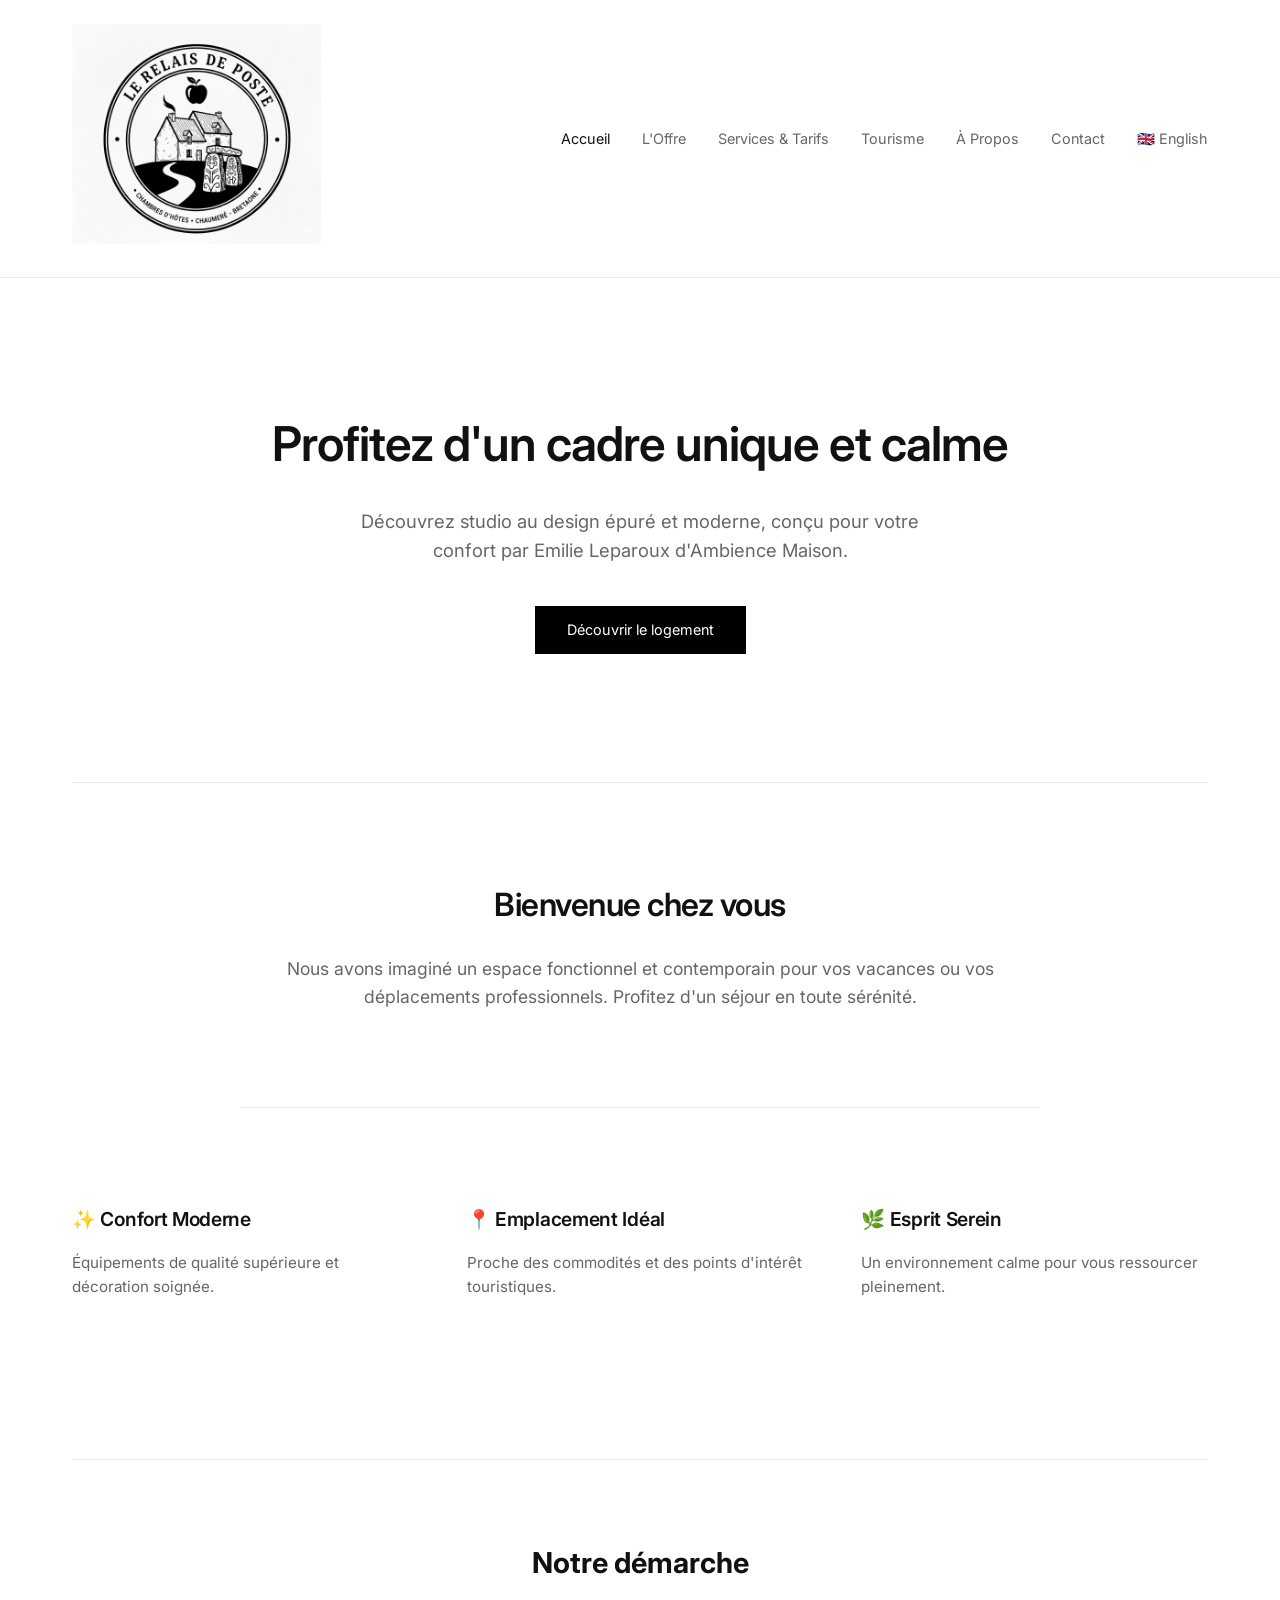
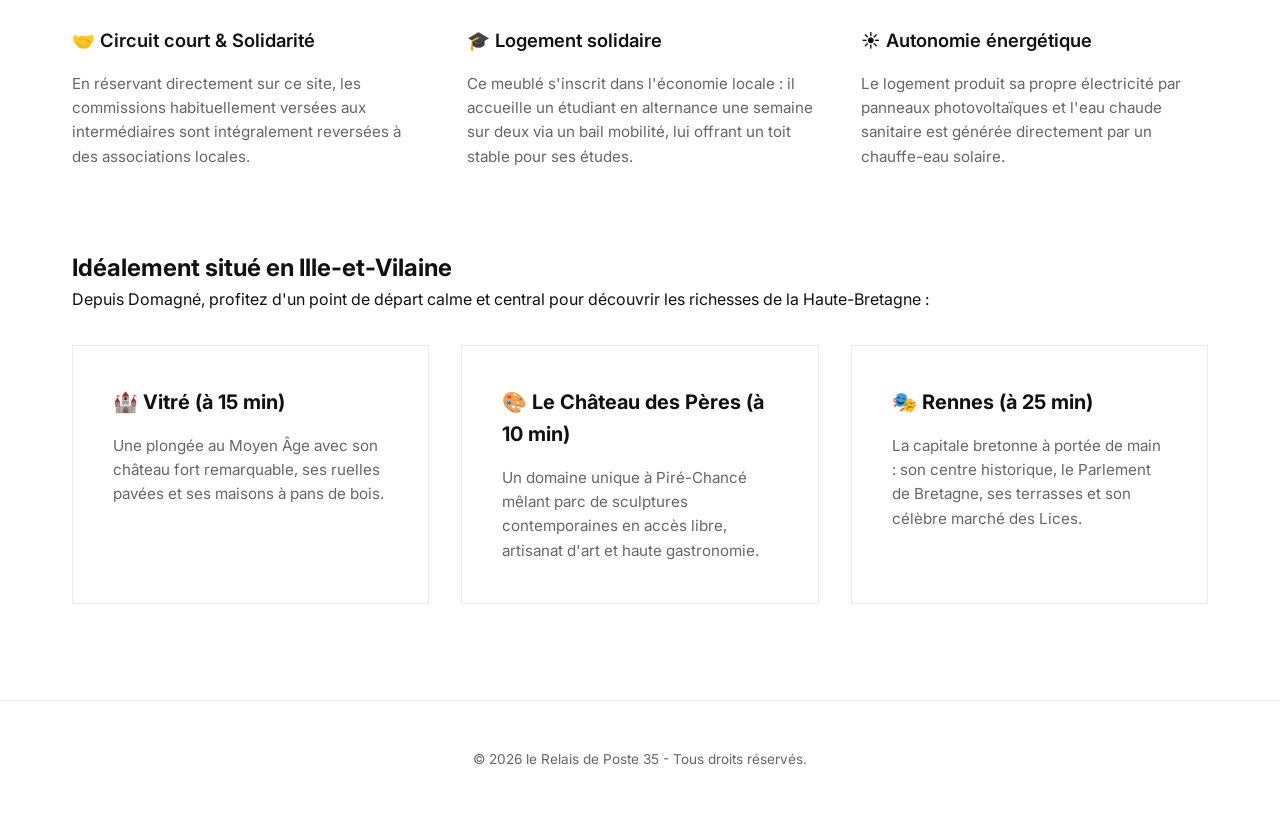
==== index.html @ 019d4f10 "Add files via upload mise en ligne version 1.1" ====
<!DOCTYPE html>
<html lang="fr">
<head>
    <meta charset="UTF-8">
    <!-- Cette ligne indique aux robots comme Google de NE PAS référencer votre site -->
    <meta name="robots" content="noindex, nofollow">
    <meta name="viewport" content="width=device-width, initial-scale=1.0">
    <title>Mon Meublé Touristique - Accueil</title>
    <link rel="stylesheet" href="style.css">
</head>
<body>

    <!-- Barre de navigation -->
    <header>
        <nav>
            <div class="logo"><img src="logo.png" alt="Mon Meublé" style="height: 220px; width: auto;"></div>
            <ul>
                <li><a href="index.html" class="active">Accueil</a></li>
                <li><a href="offre.html">L'Offre</a></li>
                <li><a href="tarifs.html">Services & Tarifs</a></li>
                <li><a href="tourisme.html">Tourisme</a></li>
                <li><a href="propos.html">À Propos</a></li>
                <li><a href="contact.html">Contact</a></li>
				<li><a href="english.html">🇬🇧 English</a></li>
            </ul>
        </nav>
    </header>

    <!-- Section Principale (Hero) -->
    <main>
        <section class="hero">
            <div class="hero-content">
                <h1>Profitez d'un cadre unique et calme</h1>
                <p>Découvrez studio au design épuré et moderne, conçu pour votre confort par Emilie Leparoux d'Ambience Maison.</p>
                <a href="offre.html" class="btn">Découvrir le logement</a>
            </div>
        </section>

        <!-- Section Présentation -->
        <section class="presentation">
            <h2>Bienvenue chez vous</h2>
            <p>Nous avons imaginé un espace fonctionnel et contemporain pour vos vacances ou vos déplacements professionnels. Profitez d'un séjour en toute sérénité.</p>
        </section>

        <!-- Section Points Forts -->
        <section class="points-forts">
            <div class="point">
                <h3>✨ Confort Moderne</h3>
                <p>Équipements de qualité supérieure et décoration soignée.</p>
            </div>
            <div class="point">
                <h3>📍 Emplacement Idéal</h3>
                <p>Proche des commodités et des points d'intérêt touristiques.</p>
            </div>
            <div class="point">
                <h3>🌿 Esprit Serein</h3>
                <p>Un environnement calme pour vous ressourcer pleinement.</p>
            </div>
        </section>
		<section class="home-engagement">
        <h2>Notre démarche</h2>
        <div class="engagement-grid">
            <div class="engagement-card">
                <h3>🤝 Circuit court & Solidarité</h3>
                <p>En réservant directement sur ce site, les commissions habituellement versées aux intermédiaires sont intégralement reversées à des associations locales.</p>
            </div>
            <div class="engagement-card">
                <h3>🎓 Logement solidaire</h3>
                <p>Ce meublé s'inscrit dans l'économie locale : il accueille un étudiant en alternance une semaine sur deux via un bail mobilité, lui offrant un toit stable pour ses études.</p>
            </div>
            <div class="engagement-card">
                <h3>☀️ Autonomie énergétique</h3>
                <p>Le logement produit sa propre électricité par panneaux photovoltaïques et l'eau chaude sanitaire est générée directement par un chauffe-eau solaire.</p>
            </div>

        </div>
    </section>
	<section class="home-tourism">
    <h2>Idéalement situé en Ille-et-Vilaine</h2>
    <p class="tourism-intro">Depuis Domagné, profitez d'un point de départ calme et central pour découvrir les richesses de la Haute-Bretagne :</p>
    
    <div class="tourism-grid">
        <div class="tourism-card">
            <h3>🏰 Vitré (à 15 min)</h3>
            <p>Une plongée au Moyen Âge avec son château fort remarquable, ses ruelles pavées et ses maisons à pans de bois.</p>
        </div>
        <div class="tourism-card">
            <h3>🎨 Le Château des Pères (à 10 min)</h3>
            <p>Un domaine unique à Piré-Chancé mêlant parc de sculptures contemporaines en accès libre, artisanat d'art et haute gastronomie.</p>
        </div>
        <div class="tourism-card">
            <h3>🎭 Rennes (à 25 min)</h3>
            <p>La capitale bretonne à portée de main : son centre historique, le Parlement de Bretagne, ses terrasses et son célèbre marché des Lices.</p>
        </div>

    </div>
</section>
    </main>

    <!-- Pied de page -->
    <footer>
        <p>&copy; 2026 le Relais de Poste 35 - Tous droits réservés.</p>
    </footer>

</body>
</html>
---- style.css ----
@import url('https://fonts.googleapis.com/css2?family=Inter:wght@300;400;600&display=swap');

:root {
    --bg-color: #ffffff;
    --text-color: #111111;
    --text-light: #666666;
    --border-color: #eaeaea;
    --accent-color: #000000;
    --accent-hover: #333333;
}

* {
    margin: 0;
    padding: 0;
    box-sizing: border-box;
}

body {
    font-family: 'Inter', sans-serif;
    background-color: var(--bg-color);
    color: var(--text-color);
    line-height: 1.6;
    -webkit-font-smoothing: antialiased;
}

header {
    border-bottom: 1px solid var(--border-color);
    position: sticky;
    top: 0;
    background: rgba(255, 255, 255, 0.9);
    backdrop-filter: blur(10px);
    z-index: 100;
}

nav {
    max-width: 1200px;
    margin: 0 auto;
    display: flex;
    justify-content: space-between;
    align-items: center;
    padding: 1.5rem 2rem;
}

.logo {
    font-weight: 600;
    font-size: 1.25rem;
    letter-spacing: -0.5px;
}

nav ul {
    display: flex;
    list-style: none;
    gap: 2rem;
}

nav ul li a {
    text-decoration: none;
    color: var(--text-light);
    font-size: 0.9rem;
    transition: color 0.2s ease;
}

nav ul li a:hover, nav ul li a.active {
    color: var(--text-color);
}

main {
    max-width: 1200px;
    margin: 0 auto;
    padding: 0 2rem;
}

.hero {
    padding: 8rem 0;
    text-align: center;
    border-bottom: 1px solid var(--border-color);
}

.hero h1 {
    font-size: 3rem;
    font-weight: 600;
    letter-spacing: -1px;
    margin-bottom: 1.5rem;
}

.hero p {
    font-size: 1.15rem;
    color: var(--text-light);
    max-width: 600px;
    margin: 0 auto 2.5rem auto;
}

.btn {
    display: inline-block;
    background-color: var(--accent-color);
    color: #ffffff;
    text-decoration: none;
    padding: 0.8rem 2rem;
    font-size: 0.9rem;
    font-weight: 400;
    transition: background-color 0.2s ease;
}

.btn:hover {
    background-color: var(--accent-hover);
}

.presentation {
    padding: 6rem 0;
    text-align: center;
    max-width: 800px;
    margin: 0 auto;
    border-bottom: 1px solid var(--border-color);
}

.presentation h2 {
    font-size: 2rem;
    font-weight: 600;
    letter-spacing: -0.5px;
    margin-bottom: 1.5rem;
}

.presentation p {
    font-size: 1.1rem;
    color: var(--text-light);
}

.points-forts {
    padding: 6rem 0;
    display: grid;
    grid-template-columns: repeat(3, 1fr);
    gap: 3rem;
}

.point {
    text-align: left;
}

.point h3 {
    font-size: 1.2rem;
    font-weight: 600;
    margin-bottom: 1rem;
    letter-spacing: -0.3px;
}

.point p {
    color: var(--text-light);
    font-size: 0.95rem;
}

footer {
    border-top: 1px solid var(--border-color);
    padding: 3rem 2rem;
    text-align: center;
    font-size: 0.85rem;
    color: var(--text-light);
}

@media (max-width: 768px) {
    nav {
        flex-direction: column;
        gap: 1.5rem;
    }
    
    nav ul {
        flex-wrap: wrap;
        justify-content: center;
        gap: 1rem;
    }

    .hero h1 {
        font-size: 2.2rem;
    }

    .points-forts {
        grid-template-columns: 1fr;
        gap: 2.5rem;
    }
}
/* Styles spécifiques pour la page Offre */
.page-title {
    padding: 6rem 0 3rem 0;
    text-align: center;
}

.page-title h1 {
    font-size: 2.5rem;
    font-weight: 600;
    letter-spacing: -0.5px;
    margin-bottom: 1rem;
}

.page-title p {
    color: var(--text-light);
}

.logements-grid {
    padding: 2rem 0 6rem 0;
    display: grid;
    grid-template-columns: repeat(auto-fit, minmax(350px, 1fr));
    gap: 3rem;
}

.logement-card {
    border: 1px solid var(--border-color);
    background: #ffffff;
    display: flex;
    flex-direction: column;
}

.logement-image {
    width: 100%;
    height: 250px;
    background-color: #f5f5f5; /* Fond gris en attendant l'image */
    overflow: hidden;
}

.logement-image img {
    width: 100%;
    height: 100%;
    object-fit: cover;
}

.logement-info {
    padding: 2rem;
}

.logement-info h2 {
    font-size: 1.5rem;
    font-weight: 600;
    margin-bottom: 0.5rem;
}

.logement-meta {
    font-size: 0.85rem;
    color: var(--text-light);
    text-transform: uppercase;
    letter-spacing: 0.5px;
    margin-bottom: 1rem;
}

.logement-description {
    color: var(--text-light);
    font-size: 0.95rem;
    margin-bottom: 1.5rem;
}

.logement-amenities {
    list-style: none;
    margin-bottom: 2rem;
    font-size: 0.9rem;
    color: var(--text-color);
}

.logement-amenities li {
    margin-bottom: 0.25rem;
}

.logement-info .btn {
    width: 100%;
    text-align: center;
}
/* Page Tarifs */
.pricing-table {
    display: grid;
    grid-template-columns: repeat(auto-fit, minmax(280px, 1fr));
    gap: 2rem;
    padding: 2rem 0 4rem 0;
}

.price-card {
    border: 1px solid var(--border-color);
    padding: 3rem 2rem;
    text-align: center;
}

.price-card.highlight {
    border-color: var(--accent-color);
    background-color: #fbfbfb;
}

.price-card h3 {
    font-size: 1.3rem;
    margin-bottom: 0.5rem;
}

.price-card .period {
    font-size: 0.85rem;
    color: var(--text-light);
    margin-bottom: 2rem;
}

.price-card .price {
    font-size: 2.5rem;
    font-weight: 600;
    margin-bottom: 0.5rem;
}

.price-card .price span {
    font-size: 1rem;
    color: var(--text-light);
    font-weight: 300;
}

.price-card .note {
    font-size: 0.85rem;
    color: var(--text-light);
}

.services-section {
    display: grid;
    grid-template-columns: 1fr 1fr;
    gap: 4rem;
    padding: 4rem 0 6rem 0;
    border-top: 1px solid var(--border-color);
}

.services-block h2 {
    font-size: 1.5rem;
    margin-bottom: 1.5rem;
}

.services-block ul {
    list-style: none;
}

.services-block ul li {
    margin-bottom: 0.75rem;
    color: var(--text-light);
}

/* Page Tourisme */
.tourism-grid {
    display: grid;
    grid-template-columns: repeat(auto-fit, minmax(300px, 1fr));
    gap: 2rem;
    padding: 2rem 0 6rem 0;
}

.tourism-card {
    border: 1px solid var(--border-color);
    padding: 2.5rem;
}

.tourism-card h3 {
    font-size: 1.25rem;
    margin-bottom: 1rem;
}

.tourism-card p {
    color: var(--text-light);
    font-size: 0.95rem;
}

/* Page À Propos */
.about-section {
    max-width: 800px;
    margin: 0 auto;
    padding: 8rem 0;
    text-align: left;
}

.about-section h1 {
    font-size: 2.5rem;
    margin-bottom: 2rem;
    letter-spacing: -0.5px;
}

.about-section .lead {
    font-size: 1.25rem;
    color: var(--text-color);
    margin-bottom: 1.5rem;
}

.about-section p {
    color: var(--text-light);
    font-size: 1.05rem;
    margin-bottom: 1rem;
}

/* Page Contact */
.contact-container {
    display: grid;
    grid-template-columns: 2fr 1fr;
    gap: 4rem;
    padding: 2rem 0 6rem 0;
}

.contact-form {
    display: flex;
    flex-direction: column;
    gap: 1.5rem;
}

.form-group {
    display: flex;
    flex-direction: column;
    gap: 0.5rem;
}

.form-group label {
    font-size: 0.85rem;
    font-weight: 600;
    text-transform: uppercase;
    letter-spacing: 0.5px;
}

.form-group input, .form-group textarea {
    border: 1px solid var(--border-color);
    padding: 0.75rem;
    font-family: inherit;
    font-size: 1rem;
    outline: none;
    transition: border-color 0.2s;
}

.form-group input:focus, .form-group textarea:focus {
    border-color: var(--accent-color);
}

.contact-info h3 {
    font-size: 1.25rem;
    margin-bottom: 1.5rem;
}

.contact-info p {
    color: var(--text-light);
    margin-bottom: 1rem;
    font-size: 0.95rem;
}

@media (max-width: 768px) {
    .services-section, .contact-container {
        grid-template-columns: 1fr;
        gap: 3rem;
    }
}
.eco-features {
    grid-column: 1 / -1; /* Prend toute la largeur sur grand écran */
    background-color: #f4f7f5; 
    padding: 2rem;
    border-left: 4px solid #487355;
    margin-top: 2rem;
}
/* Section Engagement Page d'Accueil */
.home-engagement {
    padding: 5rem 0;
    border-top: 1px solid var(--border-color);
    margin-top: 4rem;
}

.home-engagement h2 {
    font-size: 1.8rem;
    margin-bottom: 2.5rem;
    text-align: center;
}

.engagement-grid {
    display: grid;
    grid-template-columns: repeat(auto-fit, minmax(280px, 1fr));
    gap: 3rem;
}

.engagement-card h3 {
    font-size: 1.15rem;
    margin-bottom: 1rem;
    font-weight: 600;
}

.engagement-card p {
    color: var(--text-light);
    font-size: 0.95rem;
    line-height: 1.6;
}
/* Aération de la page Tourisme avec vos bonnes classes */
.tourism-card h4 {
    margin-top: 2rem !important; /* Force l'espace au-dessus de Vitré, Châteaugiron, etc. */
    margin-bottom: 0.5rem !important; /* Espace léger avant le paragraphe */
}

/* Optionnel : pour que le tout premier titre (Vitré) ne soit pas trop collé au grand titre */
.tourism-card h4:first-of-type {
    margin-top: 1.2rem !important;
}

/* Espace entre les paragraphes si besoin */
.tourism-card p {
    margin-bottom: 0; 
    line-height: 1.6;
}
/* Structure spécifique pour la page À propos si nécessaire */
.about-section {
    margin-bottom: 4rem;
}

.about-grid {
    display: grid;
    grid-template-columns: repeat(auto-fit, minmax(300px, 1fr));
    gap: 2.5rem;
}

.about-grid .services-block p {
    color: var(--text-light);
    font-size: 0.95rem;
    line-height: 1.6;
    margin-top: 1rem;
}
/* Style pour la zone avec image de fond */
.about-hero {
    background-image: linear-gradient(rgba(255, 255, 255, 0.85), rgba(255, 255, 255, 0.85)), url('votre-image.jpg');
    background-size: cover;
    background-position: center;
    padding: 1rem 1rem; /* Crée de l'espace haut/bas autour du texte */
    border-radius: 8px; /* Optionnel : arrondit légèrement les angles de l'image */
    margin-bottom: 1rem; /* Espace avant les blocs en dessous */
}

/* Force le centrage des textes à l'intérieur */
.page-header h1, 
.page-header p {
    text-align: center;
    margin-left: auto;
    margin-right: auto;
    max-width: 800px; /* Évite que le texte s'étale trop sur les grands écrans */
}
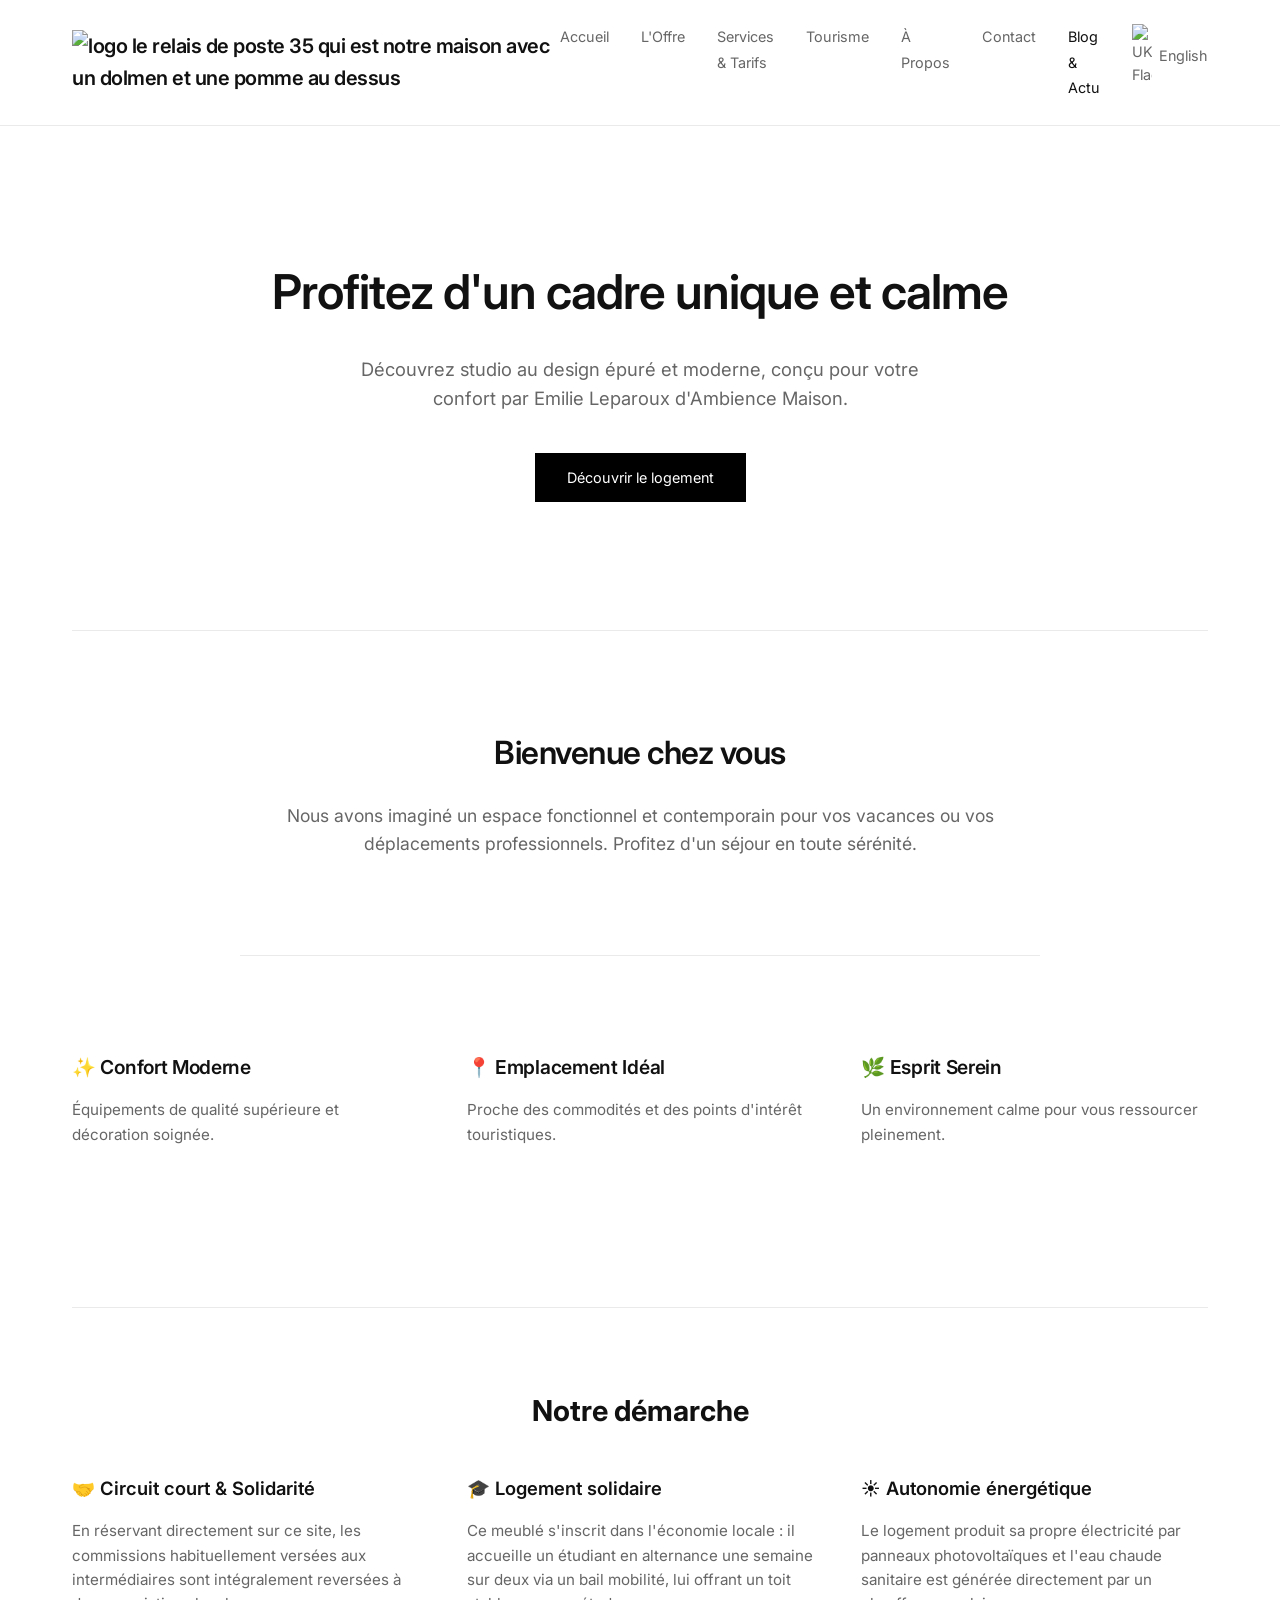
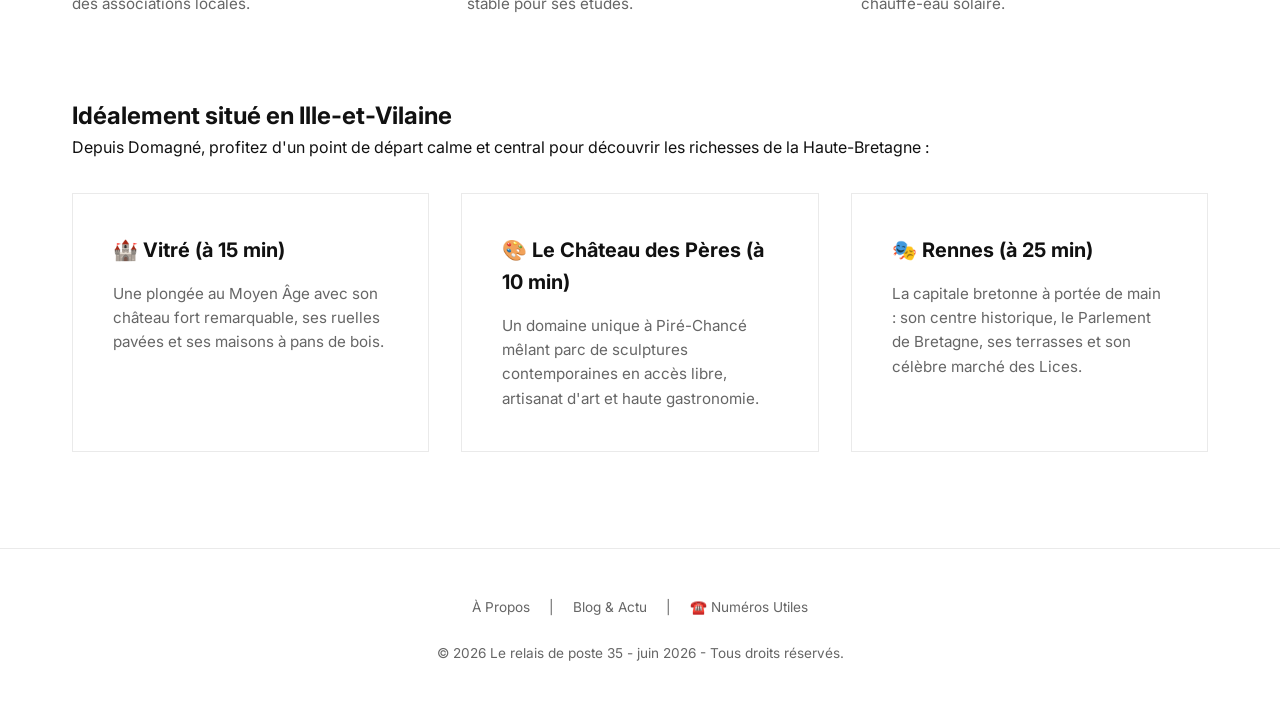
==== commit 515076d2: "Revise index.html for branding and navigation updates Updated the website's title and navigation lin" ====
--- a/index.html
+++ b/index.html
@@ -13,15 +13,21 @@
     <!-- Barre de navigation -->
     <header>
         <nav>
-            <div class="logo"><img src="logo.png" alt="Mon Meublé" style="height: 220px; width: auto;"></div>
+            <div class="logo"><img src="photos/general/logo.png" alt="logo le relais de poste 35 qui est notre maison avec un dolmen et une pomme au dessus" style="height: 220px; width: auto;"></div>
             <ul>
-                <li><a href="index.html" class="active">Accueil</a></li>
+                <li><a href="index.html">Accueil</a></li>
                 <li><a href="offre.html">L'Offre</a></li>
                 <li><a href="tarifs.html">Services & Tarifs</a></li>
                 <li><a href="tourisme.html">Tourisme</a></li>
                 <li><a href="propos.html">À Propos</a></li>
                 <li><a href="contact.html">Contact</a></li>
-				<li><a href="english.html">🇬🇧 English</a></li>
+                <li><a href="blog.html" class="active">Blog & Actu</a></li>
+                <li>
+    <a href="english.html" style="display: flex; align-items: center; gap: 7px; text-decoration: none;">
+        <img src="https://flagcdn.com/w20/gb.png" alt="UK Flag" style="width: 20px; height: auto; display: inline-block;"> 
+        English
+    </a>
+</li>
             </ul>
         </nav>
     </header>
@@ -98,9 +104,14 @@
     </main>
 
     <!-- Pied de page -->
-    <footer>
-        <p>&copy; 2026 le Relais de Poste 35 - Tous droits réservés.</p>
-    </footer>
+	<footer>
+    <div style="margin-bottom: 1.5rem;">
+        <a href="propos.html" style="color: #666; text-decoration: none; margin: 0 15px;">À Propos</a> | 
+        <a href="blog.html" style="color: #666; text-decoration: none; margin: 0 15px;">Blog & Actu</a> | 
+        <a href="numeros.html" style="color: #666; text-decoration: none; margin: 0 15px;">☎️ Numéros Utiles</a>
+    </div>
+    <p>&copy; 2026 Le relais de poste 35 - juin 2026 - Tous droits réservés.</p>
+</footer>
 
 </body>
-</html>+</html>
